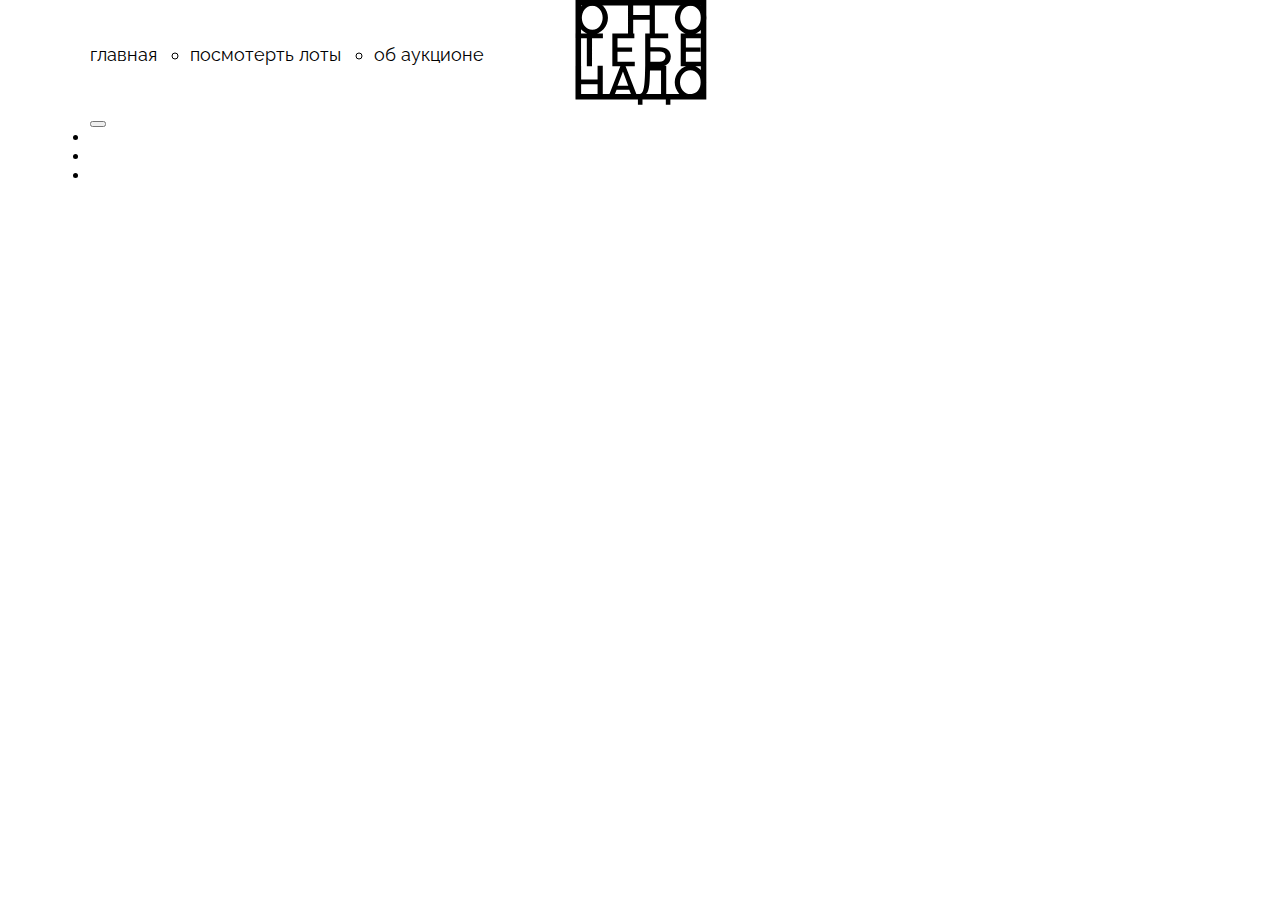
==== ono-tebe-nado-fd/index.html @ 0ce24e5c "Notebook2" ====
<!DOCTYPE html>
<html lang="ru">
  <head>
    <meta charset="UTF-8" />
    <meta http-equiv="X-UA-Compatible" content="IE=edge" />
    <meta name="viewport" content="width=device-width, initial-scale=1.0" />
    <title>Оно тебе надо — аукцион вещей, в которые никто не верил</title>
    <link rel="stylesheet" href="./fonts/fonts.css" />
    <link rel="stylesheet" href="./styles/global.css" />
    <link rel="stylesheet" href="./styles/style.css" />
  </head>
  <body>
    <header class="header">
      <nav class="menu-head">
        <li class="single-li"><a>главная</a></li>
        <li>посмотерть лоты</li>
        <li>об аукционе</li>
      </nav>
      <a class="logo-black">
        <img src="./images/logo-black.svg" class="logo-black-img">
      </a>
      <adress></adress>
    </header>
    <main>
      <section class="cover">
        <h1 class="hero"></h1>
        <div class="description">
          <p></p>
          <button></button>
        </div>
      </section>
      <section class="lots">
        <ul>
          <li>
            <a></a>
            <article></article>
          </li>
          <li>
            <a></a>
            <article></article>
          </li>
          <li>
            <a></a>
            <article></article>
          </li>
        </ul>
      </section>
      <section class="about">
        <div></div>
        <div>
          <h3></h3>
          <p></p>
        </div>
      </section>
    </main>
    <footer class="footer">
      <address></address>
      <nav></nav>
      <ul></ul>
    </footer>
  </body>
</html>
---- ono-tebe-nado-fd/fonts/fonts.css ----
@font-face {
  font-family: Raleway;
  src:
    url(./Raleway-Regular.woff2) format('woff2'),
    url(./Raleway-Regular.woff) format('woff');
  font-weight: normal;
  font-display: swap;
}

@font-face {
  font-family: Raleway;
  src:
    url(./Raleway-Bold.woff2) format('woff2'),
    url(./Raleway-Bold.woff) format('woff');
  font-weight: bold;
  font-display: swap;
}
---- ono-tebe-nado-fd/styles/global.css ----
*,
*::before,
*::after {
  box-sizing: border-box;
}

body {
  width: 1100px;
  margin: 0 auto;
  font-family: Raleway, sans-serif;
}

h1,
h2,
h3,
h4,
h5,
h6,
p,
ul,
ol,
li,
blockquote {
  margin: 0;
  padding: 0;
}

a {
  color: inherit;
}

img {
  width: 100%;
}

button {
  font: inherit;
}
---- ono-tebe-nado-fd/styles/style.css ----
.header {
  display: grid;
  grid-template-columns: 1fr min-content 1fr;
  align-items: center;
  font-weight: 400;
  font-size: 18px;
}
.menu-head{
  display: flex;
  list-style: circle;
  gap: 33px;
  font-weight: 400;
  font-size: 18px;
}
.single-li{
  list-style: none;
}
.logo-black{
    display: block;
}
.logo-black-img{
    width: 148px;
    height: 105px;
}
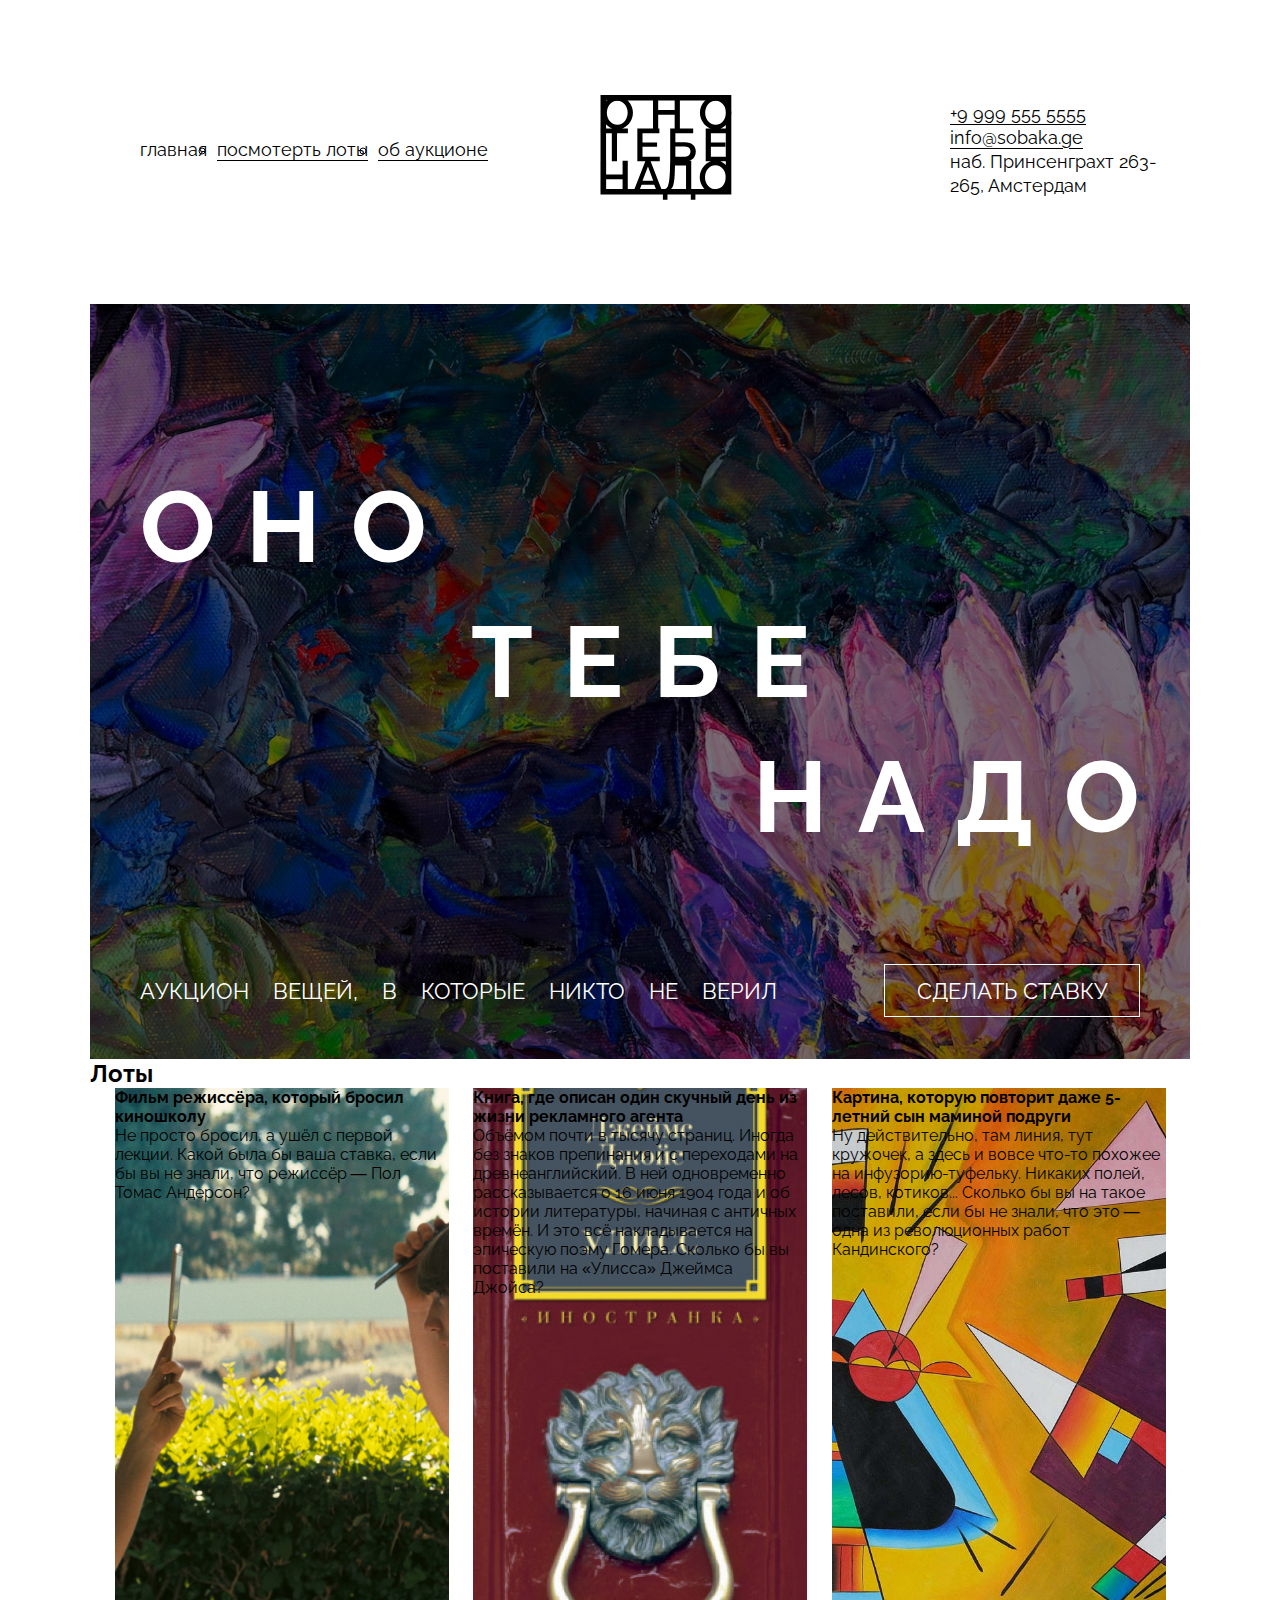
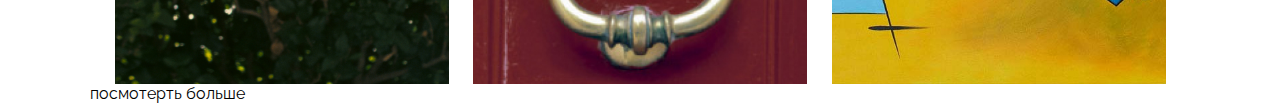
==== commit 5222d934: "ny_pochti" ====
--- a/ono-tebe-nado-fd/index.html
+++ b/ono-tebe-nado-fd/index.html
@@ -11,39 +11,75 @@
   </head>
   <body>
     <header class="header">
-      <nav class="menu-head">
-        <li class="single-li"><a>главная</a></li>
-        <li>посмотерть лоты</li>
-        <li>об аукционе</li>
+      <nav class="header__menu">
+        <li class="header__links-list-item_no-bullit">
+          <a class="header__link">главная</a>
+        </li>
+        <li>
+          <a class="header__link_active underline-position">посмотерть лоты</a>
+        </li>
+        <li>
+          <a class="header__link_active underline-position">об аукционе</a>
+        </li>
       </nav>
-      <a class="logo-black">
-        <img src="./images/logo-black.svg" class="logo-black-img">
+      <a class="header__logo">
+        <img src="./images/logo-black.svg" class="header__logo-image" />
       </a>
-      <adress></adress>
+      <adress class="adress header__address">
+        <a href="tel:+99995555555" class="underline-position"
+          >+9 999 555 5555</a
+        >
+        <a href="mailto:info@sobaka.ge" class="underline-position"
+          >info@sobaka.ge</a
+        >
+        <br />наб. Принсенграхт 263-<br />
+        265, Амстердам
+      </adress>
     </header>
     <main>
       <section class="cover">
-        <h1 class="hero"></h1>
-        <div class="description">
-          <p></p>
-          <button></button>
+        <div class="overlay"></div>
+        <h1 class="cover__title">
+          <span class="aligned-text">оно</span>
+          <span class="aligned-text_center">тебе</span>
+          <span class="aligned-text_right">надо</span>
+        </h1>
+        <div class="cover__description">
+          <p class="cover__description-text">
+            Аукцион вещей, в которые никто не верил
+          </p>
+          <button class="bet-button">Сделать ставку</button>
         </div>
       </section>
       <section class="lots">
-        <ul>
-          <li>
-            <a></a>
-            <article></article>
+        <h2 class="lots__heading">Лоты</h2>
+        <ul class="lots__card-list">
+          <li class="lots__card-list-item">
+            <a class="card-link">
+              <article class="card card_type_film">
+                <h4>Фильм режиссёра, который бросил киношколу</h4>
+                <p>Не просто бросил, а ушёл с первой лекции. Какой была бы ваша ставка, если бы вы не знали, что режиссёр — Пол Томас Андерсон?</p>
+              </article>
+            </a>
           </li>
-          <li>
-            <a></a>
-            <article></article>
+          <li class="lots__card-list-item">
+            <a class="card-link">
+              <article class="card card_type_book">
+                <h4>Книга, где описан один скучный день из жизни рекламного агента</h4>
+                <p>Объёмом почти в тысячу страниц. Иногда без знаков препинания и с переходами на древнеанглийский. В ней одновременно рассказывается о 16 июня 1904 года и об истории литературы, начиная с античных времён. И это всё накладывается на эпическую поэму Гомера. Сколько бы вы поставили на «Улисса» Джеймса Джойса?</p>
+              </article>
+            </a>
           </li>
-          <li>
-            <a></a>
-            <article></article>
+          <li class="lots__card-list-item">
+            <a class="card-link">
+              <article class="card card_type_picture">
+                <h4>Картина, которую повторит даже 5-летний сын маминой подруги</h4>
+                <p>Ну действительно, там линия, тут кружочек, а здесь и вовсе что-то похожее на инфузорию-туфельку. Никаких полей, лесов, котиков... Сколько бы вы на такое поставили, если бы не знали, что это — одна из революционных работ Кандинского?</p>
+              </article>
+            </a>
           </li>
         </ul>
+        <a class="lots__look-more-link">посмотерть больше</a>
       </section>
       <section class="about">
         <div></div>
--- a/ono-tebe-nado-fd/styles/style.css
+++ b/ono-tebe-nado-fd/styles/style.css
@@ -4,22 +4,131 @@
   align-items: center;
   font-weight: 400;
   font-size: 18px;
+  padding-top: 95px;
+  padding-left: 50px;
+  padding-bottom: 100px;
 }
-.menu-head{
+.header__menu {
   display: flex;
   list-style: circle;
-  gap: 33px;
+  gap: 10px;
   font-weight: 400;
   font-size: 18px;
 }
-.single-li{
+.header__links-list-item_no-bullit {
   list-style: none;
 }
-.logo-black{
-    display: block;
+.header__link_active {
+  text-decoration: underline;
 }
-.logo-black-img{
-    width: 148px;
-    height: 105px;
+.header__logo {
+  display: block;
 }
-
+.header__logo-image {
+  width: 148px;
+  height: 105px;
+}
+.adress {
+  font-weight: 400;
+  font-size: 18px;
+  line-height: 24px;
+}
+.header__address {
+  max-width: 240px;
+  justify-self: end;
+}
+.underline-position {
+  text-underline-position: under;
+}
+.cover {
+  background-image: url("../images/cover.jpg");
+  position: relative;
+  background-repeat: no-repeat;
+  background-size:cover;
+  background-position: center;
+}
+.overlay {
+  position: absolute;
+  background-color: rgb(0 0 0 / 0.5);
+  inset: 0;
+  z-index: 0;
+}
+.cover__title{
+  font-weight: 700;
+  position: relative;
+  color: #ffffff;
+  font-size: 100px;
+  line-height: 135px;
+  letter-spacing: 30px;
+  text-transform: uppercase;
+  z-index: 1;
+  padding-top: 155px;
+}
+.aligned-text {
+  padding-left: 50px;
+}
+.aligned-text_center {
+  padding-left: 380.5px;
+}
+.aligned-text_right {
+  padding-left: 663px;
+}
+.cover__description{
+  display: flex;
+  z-index: 1;
+  padding-left: 50px;
+  padding-top: 100px;
+  padding-bottom: 42px;
+  align-items: center;
+  gap: 107px;
+}
+.cover__description-text {
+  font-weight: 400;
+  font-size: 22px;
+  line-height: 28px;
+  text-transform: uppercase;
+  color:#ffffff;
+  z-index: 1;
+  word-spacing: 18px;
+}
+.bet-button{
+font-weight: 500;
+font-size: 22px;
+line-height: 28px;
+text-align: center;
+text-transform: uppercase;
+background-color: transparent;
+color: #ffffff;
+z-index: 1;
+padding: 11.5px 31.5px;
+border-color: #ffffff;
+border-style: solid;
+border-width: 1px;
+}
+.lots__card-list{
+  display:flex;
+  list-style: none;
+  justify-content: space-evenly;
+}
+.lots__card-list-item{
+  width: 334px;
+  min-height: 596px;
+}
+.card-link, .card{
+height: 100%;
+}
+.card_type_film{
+  background-image: url(../images/card-lot-01.jpg);
+  background-size: cover;
+  background-position: center;
+}
+.card_type_book{
+  background-image: url(../images/card-lot-02.jpg);
+  background-size: cover;
+  background-position: center;
+}
+.card_type_picture{
+  background-image: url(../images/card-lot-03.jpg);
+  background-size: cover;
+  background-position: center;
+}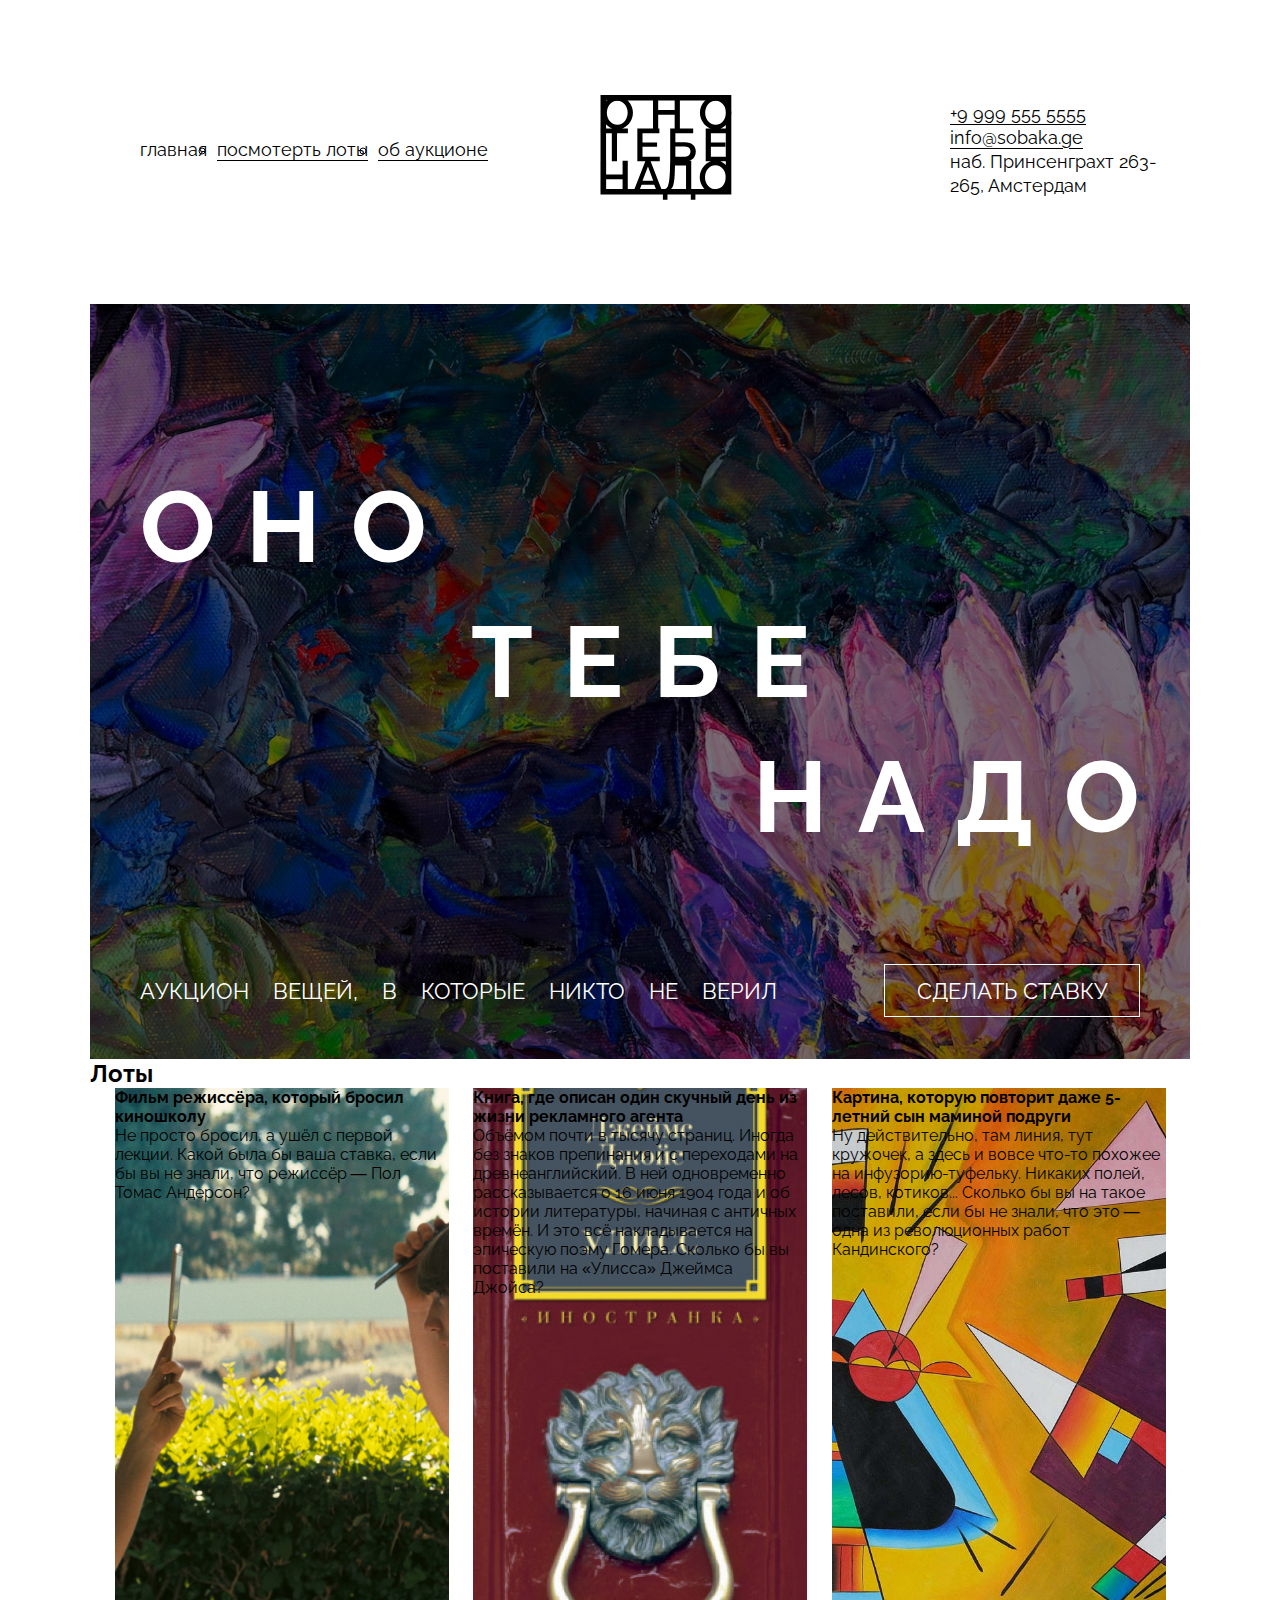
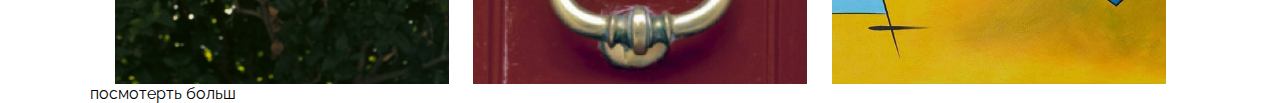
==== commit a41da1b8: "chek" ====
--- a/ono-tebe-nado-fd/index.html
+++ b/ono-tebe-nado-fd/index.html
@@ -79,7 +79,7 @@
             </a>
           </li>
         </ul>
-        <a class="lots__look-more-link">посмотерть больше</a>
+        <a class="lots__look-more-link">посмотерть больш</a>
       </section>
       <section class="about">
         <div></div>
